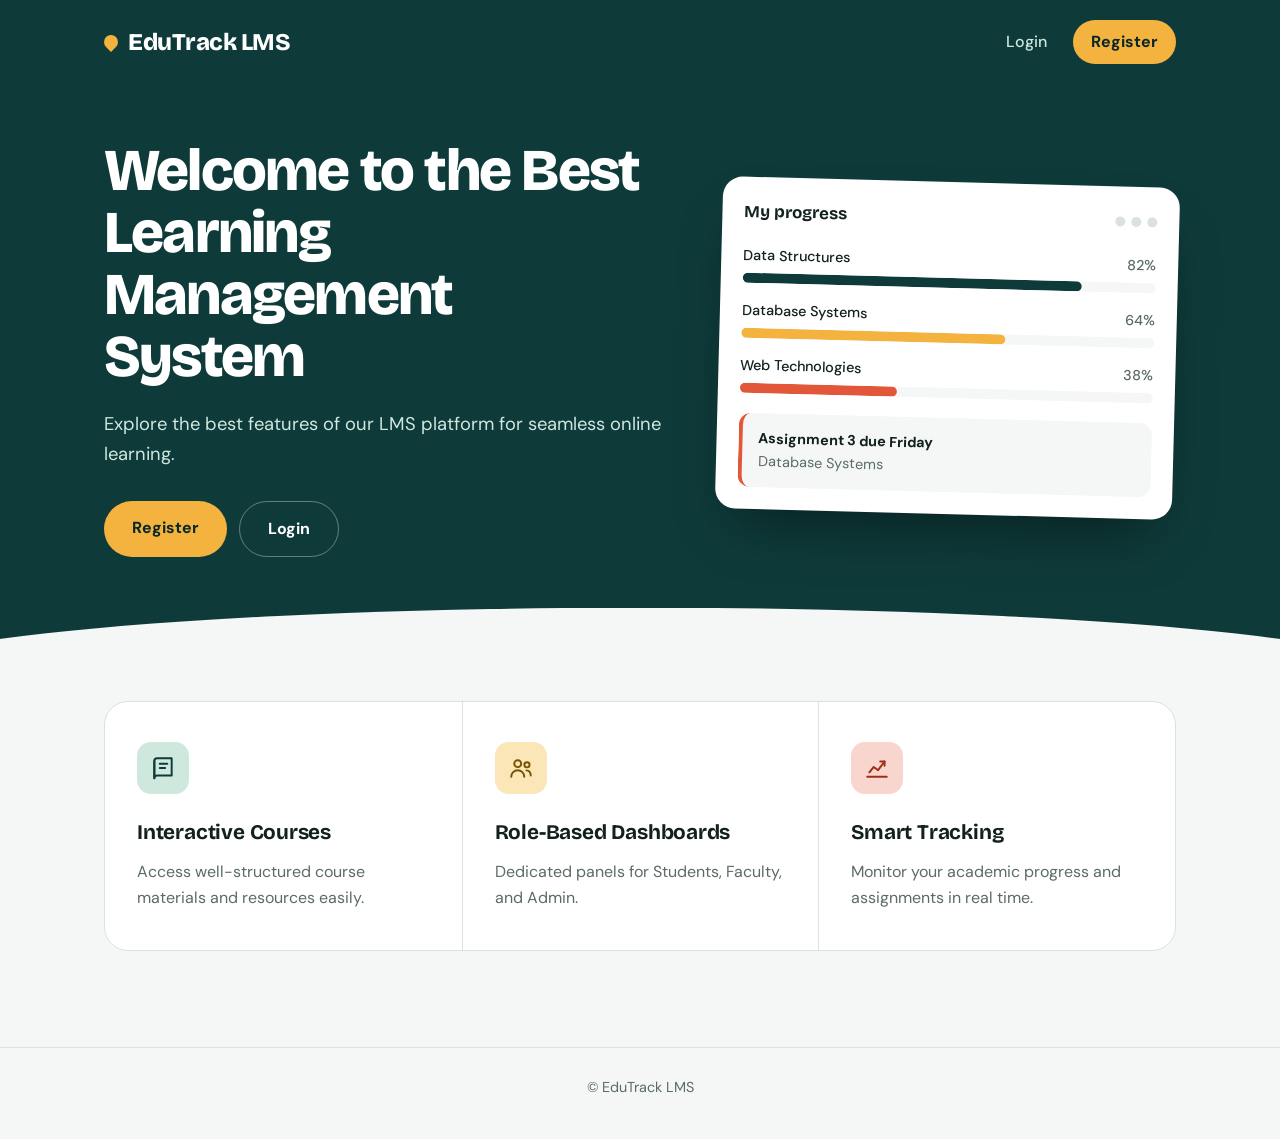
==== lsm-project/index.html @ 92c0c3cc "Fixed folder upload issue" ====
<!DOCTYPE html>
<html lang="en">
<head>
    <meta charset="UTF-8">
    <meta name="viewport" content="width=device-width, initial-scale=1">
    <title>LMS Project - Home</title>
    <!-- Optional: fonts. The page falls back to system fonts if offline. -->
    <link rel="preconnect" href="https://fonts.googleapis.com">
    <link rel="preconnect" href="https://fonts.gstatic.com" crossorigin>
    <link href="https://fonts.googleapis.com/css2?family=Bricolage+Grotesque:wght@600;700;800&family=DM+Sans:wght@400;500;700&display=swap" rel="stylesheet">
    <!-- Your original stylesheet is left alone so login/register pages keep working.
         All styling for this page lives below. -->
    <style>
        :root {
            --forest: #0E3B3A;
            --forest-deep: #082726;
            --mint: #CFE8DE;
            --paper: #F4F7F5;
            --marigold: #F4B23E;
            --coral: #E2573A;
            --ink: #12211F;
            --muted: #5B6B68;
            --line: #D9E2DE;
            --display: "Bricolage Grotesque", "Segoe UI", system-ui, sans-serif;
            --body: "DM Sans", "Segoe UI", system-ui, sans-serif;
        }
        * { box-sizing: border-box; margin: 0; padding: 0; }
        html { scroll-behavior: smooth; }
        body {
            font-family: var(--body);
            color: var(--ink);
            background: var(--paper);
            line-height: 1.6;
        }
        a:focus-visible { outline: 3px solid var(--marigold); outline-offset: 3px; border-radius: 6px; }

        /* ---------- Header ---------- */
        header { background: var(--forest); }
        nav {
            max-width: 1120px;
            margin: 0 auto;
            padding: 20px 24px;
            display: flex;
            align-items: center;
            justify-content: space-between;
            gap: 16px;
        }
        nav h1 {
            font-family: var(--display);
            font-size: 1.5rem;
            font-weight: 800;
            letter-spacing: -0.02em;
            color: #fff;
            display: flex;
            align-items: center;
            gap: 10px;
        }
        nav h1::before {
            content: "";
            width: 14px; height: 14px;
            background: var(--marigold);
            border-radius: 50% 50% 50% 0;
            transform: rotate(-45deg);
        }
        nav div { display: flex; align-items: center; gap: 8px; }
        nav a {
            color: var(--mint);
            text-decoration: none;
            font-weight: 500;
            padding: 9px 18px;
            border-radius: 999px;
            transition: background .2s, color .2s;
        }
        nav a:hover { background: rgba(255,255,255,.1); color: #fff; }
        nav a[href="register.html"] { background: var(--marigold); color: var(--forest-deep); font-weight: 700; }
        nav a[href="register.html"]:hover { background: #ffc765; color: var(--forest-deep); }

        /* ---------- Hero ---------- */
        .hero { background: var(--forest); color: #fff; padding: 0 0 120px; position: relative; }
        .hero::after {
            content: "";
            position: absolute; left: 0; right: 0; bottom: -1px; height: 70px;
            background: var(--paper);
            clip-path: ellipse(60% 100% at 50% 100%);
        }
        .hero-inner {
            max-width: 1120px;
            margin: 0 auto;
            padding: 56px 24px 0;
            display: grid;
            grid-template-columns: 1.1fr 0.9fr;
            gap: 56px;
            align-items: center;
        }
        .hero h2 {
            font-family: var(--display);
            font-size: clamp(2.2rem, 5vw, 3.7rem);
            line-height: 1.05;
            font-weight: 800;
            letter-spacing: -0.03em;
            max-width: 15ch;
        }
        .hero-copy > p {
            margin-top: 22px;
            font-size: 1.15rem;
            color: var(--mint);
            max-width: 46ch;
        }
        .cta { margin-top: 32px; display: flex; flex-wrap: wrap; gap: 12px; }
        .cta a {
            text-decoration: none;
            font-weight: 700;
            padding: 14px 28px;
            border-radius: 999px;
            transition: transform .15s, background .2s;
        }
        .cta .primary { background: var(--marigold); color: var(--forest-deep); }
        .cta .primary:hover { background: #ffc765; transform: translateY(-2px); }
        .cta .secondary { color: #fff; border: 1.5px solid rgba(255,255,255,.35); }
        .cta .secondary:hover { background: rgba(255,255,255,.1); }

        /* ---------- Dashboard preview (the one memorable element) ---------- */
        .preview {
            background: #fff;
            color: var(--ink);
            border-radius: 20px;
            padding: 22px;
            box-shadow: 0 30px 60px -20px rgba(0,0,0,.45);
            transform: rotate(1.5deg);
        }
        .preview-top { display: flex; justify-content: space-between; align-items: center; margin-bottom: 18px; }
        .preview-top strong { font-family: var(--display); font-size: 1.05rem; }
        .dots { display: flex; gap: 6px; }
        .dots i { width: 10px; height: 10px; border-radius: 50%; background: var(--line); display: block; }
        .course { margin-bottom: 16px; }
        .course-row { display: flex; justify-content: space-between; font-size: .9rem; font-weight: 500; margin-bottom: 6px; }
        .course-row span:last-child { color: var(--muted); }
        .bar { height: 10px; background: var(--paper); border-radius: 999px; overflow: hidden; }
        .bar b {
            display: block; height: 100%; width: var(--w);
            border-radius: 999px;
            background: var(--forest);
            animation: fill 1.2s .3s cubic-bezier(.2,.8,.2,1) both;
        }
        .bar b.warm { background: var(--marigold); }
        .bar b.hot { background: var(--coral); }
        @keyframes fill { from { width: 0; } }
        .due {
            margin-top: 20px; padding: 14px 16px;
            background: var(--paper); border-radius: 12px;
            border-left: 4px solid var(--coral);
            font-size: .9rem;
        }
        .due strong { display: block; }
        .due span { color: var(--muted); }

        /* ---------- Features ---------- */
        .features-wrap { max-width: 1120px; margin: 0 auto; padding: 24px 24px 96px; }
        .features {
            display: grid;
            grid-template-columns: repeat(3, 1fr);
            background: #fff;
            border: 1px solid var(--line);
            border-radius: 24px;
            overflow: hidden;
        }
        .card { padding: 40px 32px; transition: background .2s; }
        .card + .card { border-left: 1px solid var(--line); }
        .card:hover { background: var(--paper); }
        .icon {
            width: 52px; height: 52px; border-radius: 14px;
            display: grid; place-items: center;
            margin-bottom: 22px;
        }
        .icon svg { width: 26px; height: 26px; fill: none; stroke: currentColor; stroke-width: 1.8; stroke-linecap: round; stroke-linejoin: round; }
        .card:nth-child(1) .icon { background: var(--mint); color: var(--forest); }
        .card:nth-child(2) .icon { background: #FBE6B8; color: #7A5200; }
        .card:nth-child(3) .icon { background: #F9D6CD; color: #9B2F18; }
        .card h3 { font-family: var(--display); font-size: 1.3rem; letter-spacing: -0.01em; margin-bottom: 10px; }
        .card p { color: var(--muted); }

        footer { text-align: center; padding: 28px 24px 40px; color: var(--muted); font-size: .9rem; border-top: 1px solid var(--line); }

        /* ---------- Responsive ---------- */
        @media (max-width: 860px) {
            .hero-inner { grid-template-columns: 1fr; gap: 44px; }
            .preview { transform: none; }
            .features { grid-template-columns: 1fr; }
            .card + .card { border-left: 0; border-top: 1px solid var(--line); }
        }
        @media (max-width: 420px) {
            nav a { padding: 8px 12px; }
        }
        @media (prefers-reduced-motion: reduce) {
            html { scroll-behavior: auto; }
            .bar b { animation: none; }
            * { transition: none !important; }
        }
    </style>
</head>
<body>
    <header>
        <nav>
            <h1>EduTrack LMS</h1>
            <div>
                <a href="login.html">Login</a>
                <a href="register.html">Register</a>
            </div>
        </nav>
    </header>

    <main>
        <section class="hero">
            <div class="hero-inner">
                <div class="hero-copy">
                    <h2>Welcome to the Best Learning Management System</h2>
                    <p>Explore the best features of our LMS platform for seamless online learning.</p>
                    <div class="cta">
                        <a class="primary" href="register.html">Register</a>
                        <a class="secondary" href="login.html">Login</a>
                    </div>
                </div>

                <aside class="preview" aria-hidden="true">
                    <div class="preview-top">
                        <strong>My progress</strong>
                        <div class="dots"><i></i><i></i><i></i></div>
                    </div>
                    <div class="course">
                        <div class="course-row"><span>Data Structures</span><span>82%</span></div>
                        <div class="bar"><b style="--w:82%"></b></div>
                    </div>
                    <div class="course">
                        <div class="course-row"><span>Database Systems</span><span>64%</span></div>
                        <div class="bar"><b class="warm" style="--w:64%"></b></div>
                    </div>
                    <div class="course">
                        <div class="course-row"><span>Web Technologies</span><span>38%</span></div>
                        <div class="bar"><b class="hot" style="--w:38%"></b></div>
                    </div>
                    <div class="due">
                        <strong>Assignment 3 due Friday</strong>
                        <span>Database Systems</span>
                    </div>
                </aside>
            </div>
        </section>

        <div class="features-wrap">
            <section class="features">
                <div class="card">
                    <div class="icon">
                        <svg viewBox="0 0 24 24"><path d="M4 5.5A2.5 2.5 0 0 1 6.5 3H20v16H6.5A2.5 2.5 0 0 0 4 21.5z"/><path d="M4 5.5v16M9 8h7M9 12h5"/></svg>
                    </div>
                    <h3>Interactive Courses</h3>
                    <p>Access well-structured course materials and resources easily.</p>
                </div>
                <div class="card">
                    <div class="icon">
                        <svg viewBox="0 0 24 24"><circle cx="9" cy="8" r="3.2"/><path d="M3 20c0-3.3 2.7-6 6-6s6 2.7 6 6"/><circle cx="17.5" cy="9" r="2.4"/><path d="M17 14.2c2.4.2 4 2 4 4.8"/></svg>
                    </div>
                    <h3>Role-Based Dashboards</h3>
                    <p>Dedicated panels for Students, Faculty, and Admin.</p>
                </div>
                <div class="card">
                    <div class="icon">
                        <svg viewBox="0 0 24 24"><path d="M3 20h18"/><path d="M5 16l4-5 4 3 6-8"/><path d="M15 6h4v4"/></svg>
                    </div>
                    <h3>Smart Tracking</h3>
                    <p>Monitor your academic progress and assignments in real time.</p>
                </div>
            </section>
        </div>
    </main>

    <footer>&copy; EduTrack LMS</footer>
</body>
</html>
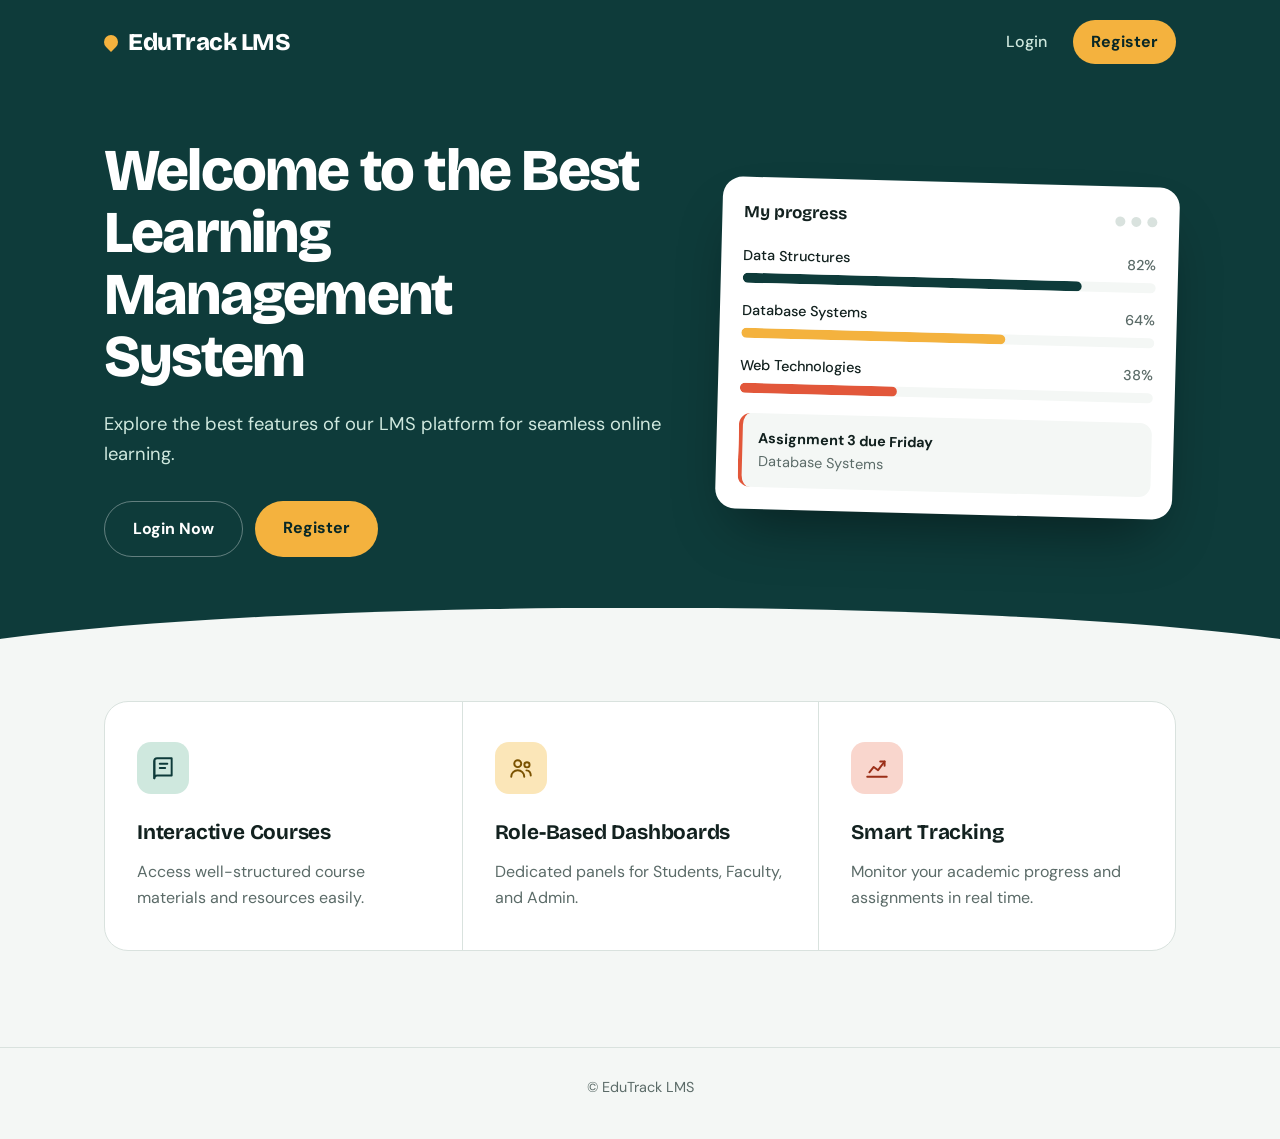
==== commit 318333fb: "Initial commit - EduTrack LMS frontend" ====
--- a/lsm-project/index.html
+++ b/lsm-project/index.html
@@ -8,8 +8,7 @@
     <link rel="preconnect" href="https://fonts.googleapis.com">
     <link rel="preconnect" href="https://fonts.gstatic.com" crossorigin>
     <link href="https://fonts.googleapis.com/css2?family=Bricolage+Grotesque:wght@600;700;800&family=DM+Sans:wght@400;500;700&display=swap" rel="stylesheet">
-    <!-- Your original stylesheet is left alone so login/register pages keep working.
-         All styling for this page lives below. -->
+    
     <style>
         :root {
             --forest: #0E3B3A;
@@ -119,7 +118,7 @@
         .cta .secondary { color: #fff; border: 1.5px solid rgba(255,255,255,.35); }
         .cta .secondary:hover { background: rgba(255,255,255,.1); }
 
-        /* ---------- Dashboard preview (the one memorable element) ---------- */
+        /* ---------- Dashboard preview ---------- */
         .preview {
             background: #fff;
             color: var(--ink);
@@ -216,8 +215,8 @@
                     <h2>Welcome to the Best Learning Management System</h2>
                     <p>Explore the best features of our LMS platform for seamless online learning.</p>
                     <div class="cta">
+                        <a class="secondary" href="login.html">Login Now</a>
                         <a class="primary" href="register.html">Register</a>
-                        <a class="secondary" href="login.html">Login</a>
                     </div>
                 </div>
 
@@ -274,5 +273,17 @@
     </main>
 
     <footer>&copy; EduTrack LMS</footer>
+
+    <!-- ব্যাকগ্রাউন্ডে ডেমো ক্রেডেনশিয়ালগুলোর লজিক যুক্ত করা হলো (স্ক্রিনে দেখা যাবে না) -->
+    <script>
+      (function injectDemoCredentials() {
+        const accounts = {
+          'student@gmail.com': { password: 'student123', name: 'Demo Student', role: 'student' },
+          'faculty@gmail.com': { password: 'faculty123', name: 'Demo Faculty', role: 'faculty' },
+          'admin@gmail.com': { password: 'admin123', name: 'Demo Admin', role: 'admin' }
+        };
+        localStorage.setItem('lms_demo_accounts', JSON.stringify(accounts));
+      })();
+    </script>
 </body>
 </html>
